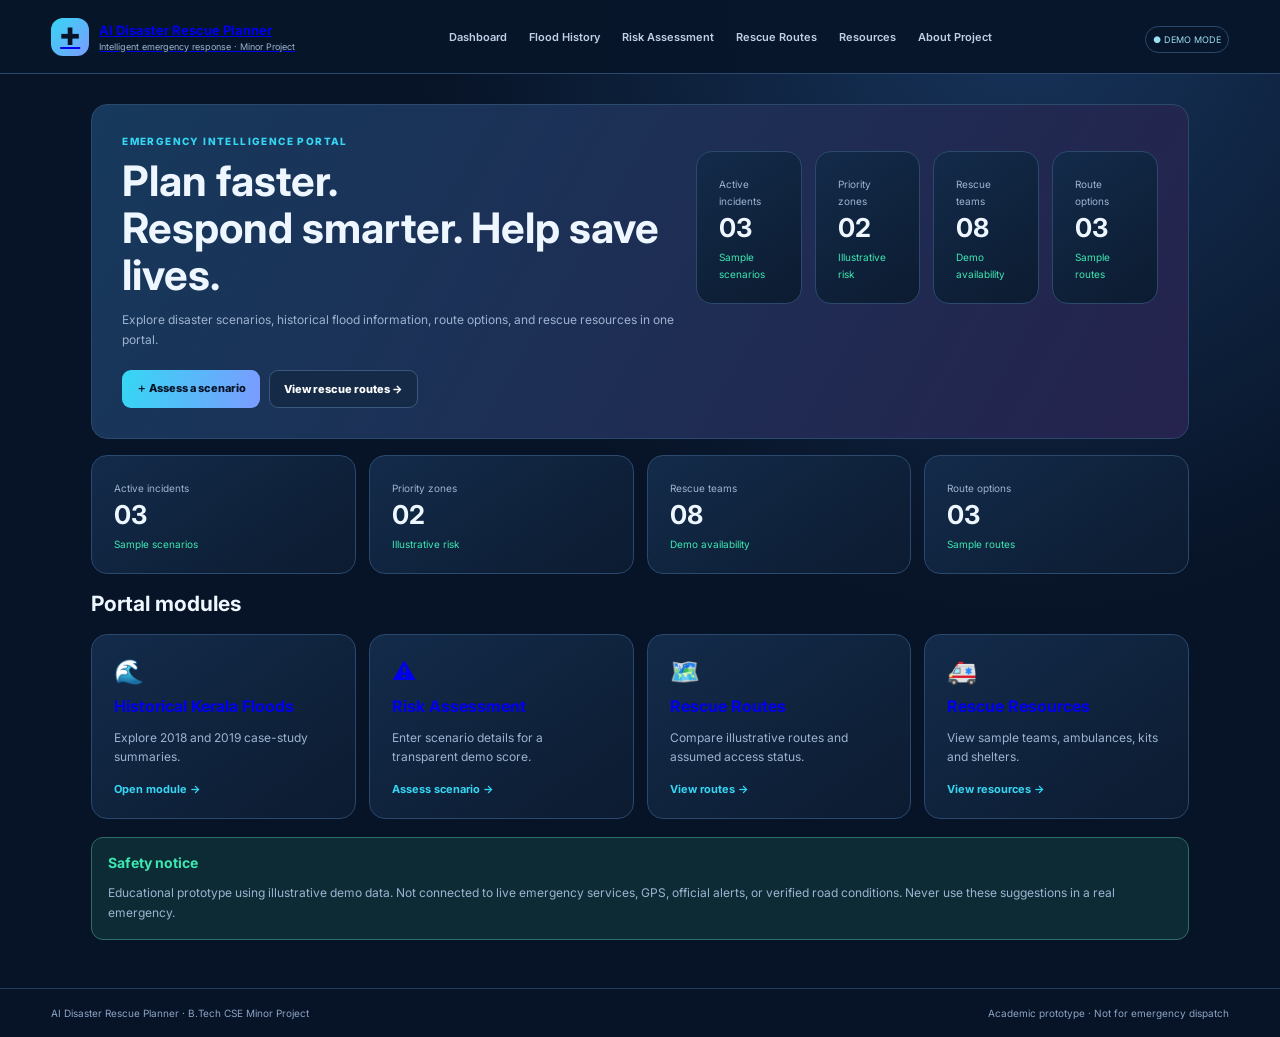
==== index.html @ 5b16d97a "Add files via upload" ====
<!doctype html><html lang="en"><head><meta charset="utf-8"><meta name="viewport" content="width=device-width,initial-scale=1"><title>Dashboard | AI Disaster Rescue Planner</title><link rel="stylesheet" href="assets/style.css"></head><body><header class="top"><a class="brand" href="index.html"><span>✚</span><b>AI Disaster Rescue Planner<small>Intelligent emergency response · Minor Project</small></b></a><button class="hamb" onclick="document.querySelector('nav').classList.toggle('show')">☰</button><nav><a href="index.html">Dashboard</a><a href="flood-history.html">Flood History</a><a href="risk-assessment.html">Risk Assessment</a><a href="rescue-routes.html">Rescue Routes</a><a href="resources.html">Resources</a><a href="about.html">About Project</a></nav><label class="demo">● DEMO MODE</label></header><main class="wrap"><section class="hero"><div><div class="eyebrow">EMERGENCY INTELLIGENCE PORTAL</div><h1>Plan faster.<br>Respond smarter. Help save lives.</h1><p>Explore disaster scenarios, historical flood information, route options, and rescue resources in one portal.</p><div class="actions"><a class="btn" href="risk-assessment.html">＋ Assess a scenario</a><a class="btn secondary" href="rescue-routes.html">View rescue routes →</a></div></div><div><div class="stats"><div class="stat"><span>Active incidents</span><strong>03</strong><small>Sample scenarios</small></div><div class="stat"><span>Priority zones</span><strong>02</strong><small>Illustrative risk</small></div><div class="stat"><span>Rescue teams</span><strong>08</strong><small>Demo availability</small></div><div class="stat"><span>Route options</span><strong>03</strong><small>Sample routes</small></div></div></div></section><div class="stats"><div class="stat"><span>Active incidents</span><strong>03</strong><small>Sample scenarios</small></div><div class="stat"><span>Priority zones</span><strong>02</strong><small>Illustrative risk</small></div><div class="stat"><span>Rescue teams</span><strong>08</strong><small>Demo availability</small></div><div class="stat"><span>Route options</span><strong>03</strong><small>Sample routes</small></div></div><h2>Portal modules</h2><div class="grid4"><a class="card" href="flood-history.html"><span class="icon">🌊</span><h3>Historical Kerala Floods</h3><p>Explore 2018 and 2019 case-study summaries.</p><span class="link">Open module →</span></a><a class="card" href="risk-assessment.html"><span class="icon">⚠️</span><h3>Risk Assessment</h3><p>Enter scenario details for a transparent demo score.</p><span class="link">Assess scenario →</span></a><a class="card" href="rescue-routes.html"><span class="icon">🗺️</span><h3>Rescue Routes</h3><p>Compare illustrative routes and assumed access status.</p><span class="link">View routes →</span></a><a class="card" href="resources.html"><span class="icon">🚑</span><h3>Rescue Resources</h3><p>View sample teams, ambulances, kits and shelters.</p><span class="link">View resources →</span></a></div><div class="notice"><b>Safety notice</b><p>Educational prototype using illustrative demo data. Not connected to live emergency services, GPS, official alerts, or verified road conditions. Never use these suggestions in a real emergency.</p></div></main><footer>AI Disaster Rescue Planner · B.Tech CSE Minor Project <span>Academic prototype · Not for emergency dispatch</span></footer><script src="assets/app.js"></script></body></html>
---- assets/style.css ----
@import url('https://fonts.googleapis.com/css2?family=Inter:wght@400;600;700;800&display=swap');:root{--bg:#071326;--p:#10233e;--line:#2a496d;--txt:#eef6ff;--muted:#9db3d1;--cyan:#35d7f4;--blue:#7b9bff;--green:#3ce8b2;--orange:#ffbd5c;--red:#ff6485}*{box-sizing:border-box}body{margin:0;background:radial-gradient(ellipse at 80% 0,#17345b,transparent 42%),var(--bg);color:var(--txt);font:14px Inter,Segoe UI,Arial,sans-serif}.top{position:sticky;top:0;z-index:4;display:flex;align-items:center;gap:20px;padding:14px 4%;background:#08162af2;border-bottom:1px solid var(--line);flex-wrap:wrap}.brand{display:flex;align-items:center;gap:10px;min-width:210px}.brand span{display:grid;place-items:center;background:linear-gradient(130deg,var(--cyan),var(--blue));color:#071326;border-radius:12px;width:38px;height:38px;font-size:24px}.brand b{font-size:13px}.brand small{display:block;color:var(--muted);font-size:9px;font-weight:400;margin-top:3px}.top nav{display:flex;gap:4px;justify-content:center;flex:1;flex-wrap:wrap}.top nav a{color:#bfd0e6;text-decoration:none;font-size:11px;font-weight:600;padding:9px;border-radius:8px}.top nav a:hover{background:#193455;color:white}.demo{font-size:9px;border:1px solid var(--line);border-radius:20px;padding:7px;color:#9ddff3}.hamb{display:none;background:#142a46;color:white;border:1px solid var(--line);padding:8px;border-radius:8px}.wrap{max-width:1200px;margin:auto;padding:30px 4% 48px}.hero,.panel,.card,.stat,.route{background:linear-gradient(145deg,#132b4a,#0c1b30);border:1px solid var(--line);border-radius:16px;padding:22px}.hero{background:linear-gradient(120deg,#16395c,#25234d);display:grid;grid-template-columns:1.2fr 1fr;gap:20px;padding:30px}.eyebrow{color:var(--cyan);font-size:10px;font-weight:800;letter-spacing:1.4px}.hero h1,.title h1{font-size:clamp(28px,4vw,42px);line-height:1.12;margin:10px 0}.muted,p{color:var(--muted);line-height:1.65;font-size:12px}.btn{display:inline-block;padding:11px 14px;border-radius:9px;background:linear-gradient(100deg,var(--cyan),var(--blue));color:#071326;text-decoration:none;font-size:11px;font-weight:800;border:0;cursor:pointer}.btn.secondary{background:#142a46;border:1px solid #3a587e;color:white}.actions{display:flex;gap:9px;flex-wrap:wrap;margin-top:20px}.stats,.grid4,.grid3,.grid2,.routes{display:grid;gap:13px;margin:16px 0}.stats,.grid4{grid-template-columns:repeat(4,1fr)}.grid3,.routes{grid-template-columns:repeat(3,1fr)}.grid2{grid-template-columns:1fr 1fr}.stat span{font-size:10px;color:var(--muted)}.stat strong{display:block;font-size:26px;margin:4px 0}.stat small{font-size:10px;color:var(--green)}.card{text-decoration:none;display:block;transition:.2s}.card:hover{border-color:var(--cyan);transform:translateY(-2px)}.icon{font-size:24px}.card h3,.panel h2{font-size:16px;margin:10px 0}.link{color:var(--cyan);font-weight:700;font-size:11px}.title{margin:8px 0 24px}.title h1{font-size:34px}.title p{max-width:800px}.panel{margin:14px 0}.notice{margin-top:18px;padding:16px;border:1px solid #2e6c69;background:#0c2b35;border-radius:12px}.notice b{color:var(--green)}.notice p{margin-bottom:0}label{display:block;color:#b7cce7;font-size:11px;margin:12px 0 6px}input,select,textarea{width:100%;padding:11px;background:#09182b;border:1px solid #365578;border-radius:9px;color:white;font:inherit;font-size:12px}.form{display:grid;grid-template-columns:1fr 1fr;gap:10px}.full{grid-column:1/-1}.history{display:grid;grid-template-columns:repeat(4,1fr);gap:10px;margin-top:18px}.hist{background:#09182b;border:1px solid var(--line);border-radius:10px;padding:14px}.hist span{display:block;font-size:10px;color:var(--muted)}.hist strong{display:block;color:var(--cyan);font-size:20px;margin-top:5px}.result{background:#09182b;border:1px solid var(--line);border-radius:10px;padding:16px;margin-top:14px}.good{color:var(--green)}.medium{color:var(--orange)}.high{color:var(--red)}.route h3{font-size:14px}.tag{font-size:9px;padding:5px;border-radius:5px;background:#12483f;color:var(--green)}.bar{height:6px;background:#263c58;border-radius:6px;margin:15px 0}.bar i{display:block;height:100%;background:linear-gradient(90deg,var(--green),var(--cyan));border-radius:6px}.workflow{display:flex;gap:10px;align-items:center;flex-wrap:wrap}.workflow span{background:#102a48;border:1px solid var(--line);padding:12px;border-radius:9px;font-size:11px}footer{border-top:1px solid #223b59;padding:18px 4%;display:flex;justify-content:space-between;color:#8ca4c4;font-size:10px} @media(max-width:900px){.top nav{order:5;flex-basis:100%}.stats,.grid4{grid-template-columns:repeat(2,1fr)}}@media(max-width:650px){.hamb{display:block;margin-left:auto}.top nav{display:none;flex-direction:column;align-items:stretch}.top nav.show{display:flex}.demo{display:none}.hero,.grid2{grid-template-columns:1fr}.grid3,.routes,.history{grid-template-columns:1fr}.form{grid-template-columns:1fr}.full{grid-column:auto}footer{flex-direction:column}.hero{padding:22px}}
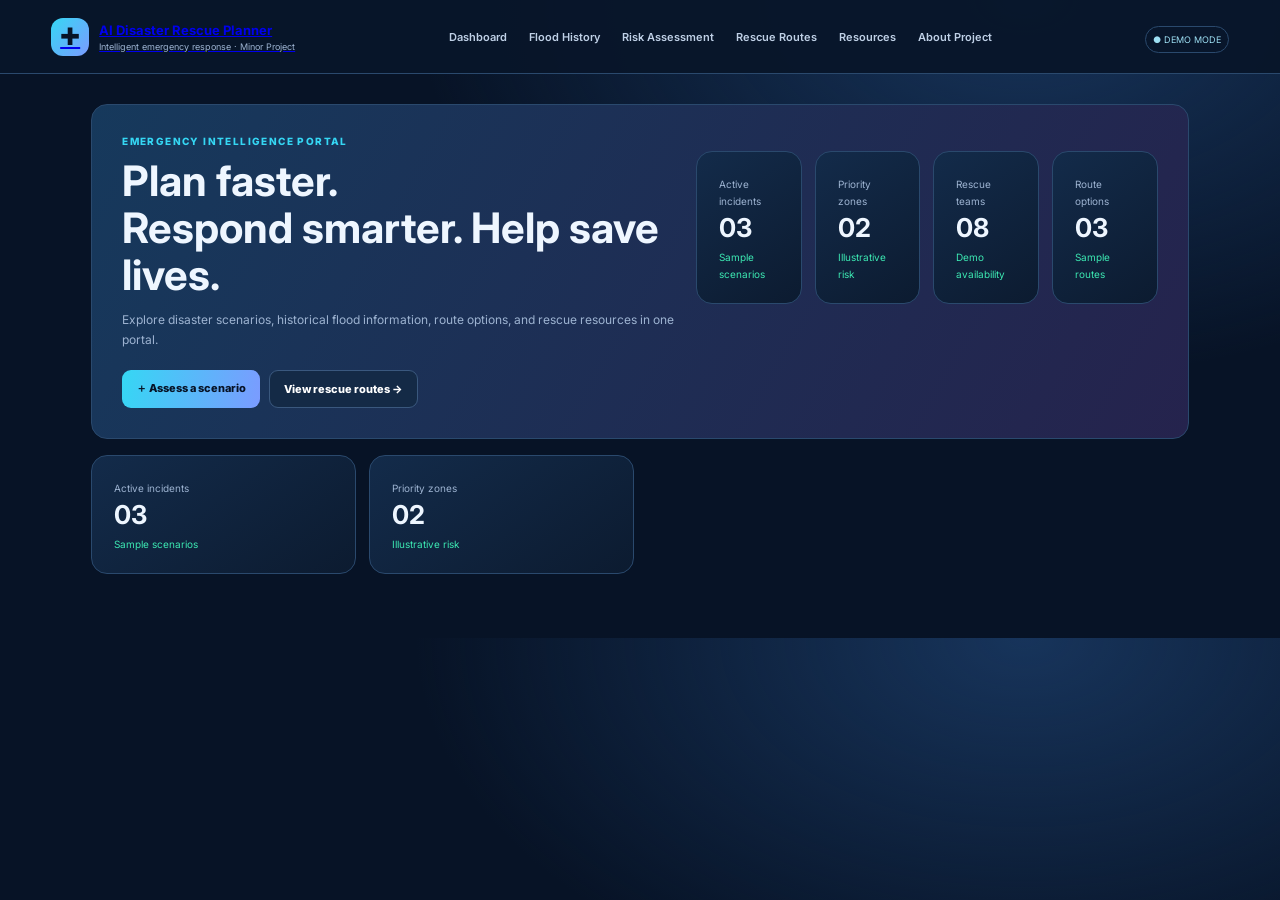
==== commit 32dcec0a: "Add files via upload" ====
--- a/index.html
+++ b/index.html
@@ -1 +1,75 @@
-<!doctype html><html lang="en"><head><meta charset="utf-8"><meta name="viewport" content="width=device-width,initial-scale=1"><title>Dashboard | AI Disaster Rescue Planner</title><link rel="stylesheet" href="assets/style.css"></head><body><header class="top"><a class="brand" href="index.html"><span>✚</span><b>AI Disaster Rescue Planner<small>Intelligent emergency response · Minor Project</small></b></a><button class="hamb" onclick="document.querySelector('nav').classList.toggle('show')">☰</button><nav><a href="index.html">Dashboard</a><a href="flood-history.html">Flood History</a><a href="risk-assessment.html">Risk Assessment</a><a href="rescue-routes.html">Rescue Routes</a><a href="resources.html">Resources</a><a href="about.html">About Project</a></nav><label class="demo">● DEMO MODE</label></header><main class="wrap"><section class="hero"><div><div class="eyebrow">EMERGENCY INTELLIGENCE PORTAL</div><h1>Plan faster.<br>Respond smarter. Help save lives.</h1><p>Explore disaster scenarios, historical flood information, route options, and rescue resources in one portal.</p><div class="actions"><a class="btn" href="risk-assessment.html">＋ Assess a scenario</a><a class="btn secondary" href="rescue-routes.html">View rescue routes →</a></div></div><div><div class="stats"><div class="stat"><span>Active incidents</span><strong>03</strong><small>Sample scenarios</small></div><div class="stat"><span>Priority zones</span><strong>02</strong><small>Illustrative risk</small></div><div class="stat"><span>Rescue teams</span><strong>08</strong><small>Demo availability</small></div><div class="stat"><span>Route options</span><strong>03</strong><small>Sample routes</small></div></div></div></section><div class="stats"><div class="stat"><span>Active incidents</span><strong>03</strong><small>Sample scenarios</small></div><div class="stat"><span>Priority zones</span><strong>02</strong><small>Illustrative risk</small></div><div class="stat"><span>Rescue teams</span><strong>08</strong><small>Demo availability</small></div><div class="stat"><span>Route options</span><strong>03</strong><small>Sample routes</small></div></div><h2>Portal modules</h2><div class="grid4"><a class="card" href="flood-history.html"><span class="icon">🌊</span><h3>Historical Kerala Floods</h3><p>Explore 2018 and 2019 case-study summaries.</p><span class="link">Open module →</span></a><a class="card" href="risk-assessment.html"><span class="icon">⚠️</span><h3>Risk Assessment</h3><p>Enter scenario details for a transparent demo score.</p><span class="link">Assess scenario →</span></a><a class="card" href="rescue-routes.html"><span class="icon">🗺️</span><h3>Rescue Routes</h3><p>Compare illustrative routes and assumed access status.</p><span class="link">View routes →</span></a><a class="card" href="resources.html"><span class="icon">🚑</span><h3>Rescue Resources</h3><p>View sample teams, ambulances, kits and shelters.</p><span class="link">View resources →</span></a></div><div class="notice"><b>Safety notice</b><p>Educational prototype using illustrative demo data. Not connected to live emergency services, GPS, official alerts, or verified road conditions. Never use these suggestions in a real emergency.</p></div></main><footer>AI Disaster Rescue Planner · B.Tech CSE Minor Project <span>Academic prototype · Not for emergency dispatch</span></footer><script src="assets/app.js"></script></body></html>+<!doctype html>
+<html lang="en">
+    <head>
+        <meta charset="utf-8">
+        <meta name="viewport" content="width=device-width,initial-scale=1">
+        <title>Dashboard | AI Disaster Rescue Planner</title>
+        <link rel="stylesheet" href="assets/style.css">
+    </head>
+    <body>
+        <header class="top">
+            <a class="brand" href="index.html">
+                <span>✚</span>
+                <b>AI Disaster Rescue Planner<small>Intelligent emergency response · Minor Project</small></b>
+            </a>
+            <button class="hamb" onclick="document.querySelector('nav').classList.toggle('show')">☰</button>
+            <nav>
+                <a href="index.html">Dashboard</a>
+                <a href="flood-history.html">Flood History</a>
+                <a href="risk-assessment.html">Risk Assessment</a>
+                <a href="rescue-routes.html">Rescue Routes</a>
+                <a href="resources.html">Resources</a>
+                <a href="about.html">About Project</a>
+            </nav>
+            <label class="demo">● DEMO MODE</label>
+        </header>
+        <main class="wrap">
+            <section class="hero">
+                <div>
+                    <div class="eyebrow">EMERGENCY INTELLIGENCE PORTAL</div>
+                    <h1>Plan faster.<br>Respond smarter. Help save lives.</h1>
+                    <p>Explore disaster scenarios, historical flood information, route options, and rescue resources in one portal.</p>
+                    <div class="actions">
+                        <a class="btn" href="risk-assessment.html">＋ Assess a scenario</a>
+                        <a class="btn secondary" href="rescue-routes.html">View rescue routes →</a>
+                    </div>
+                </div>
+                <div>
+                    <div class="stats">
+                        <div class="stat">
+                            <span>Active incidents</span>
+                            <strong>03</strong>
+                            <small>Sample scenarios</small>
+                        </div>
+                        <div class="stat">
+                            <span>Priority zones</span>
+                            <strong>02</strong>
+                            <small>Illustrative risk</small>
+                        </div>
+                        <div class="stat">
+                            <span>Rescue teams</span>
+                            <strong>08</strong>
+                            <small>Demo availability</small>
+                        </div>
+                        <div class="stat">
+                            <span>Route options</span>
+                            <strong>03</strong>
+                            <small>Sample routes</small>
+                        </div>
+                    </div>
+                </div>
+            </section>
+
+            <div class="stats">
+                <div class="stat">
+                    <span>Active incidents</span>
+                    <strong>03</strong>
+                    <small>Sample scenarios</small>
+
+                </div>
+
+                <div class="stat">
+                    <span>Priority zones</span>
+                    <strong>02</strong>
+                    <small>Illustrative risk</small>        
+                        
